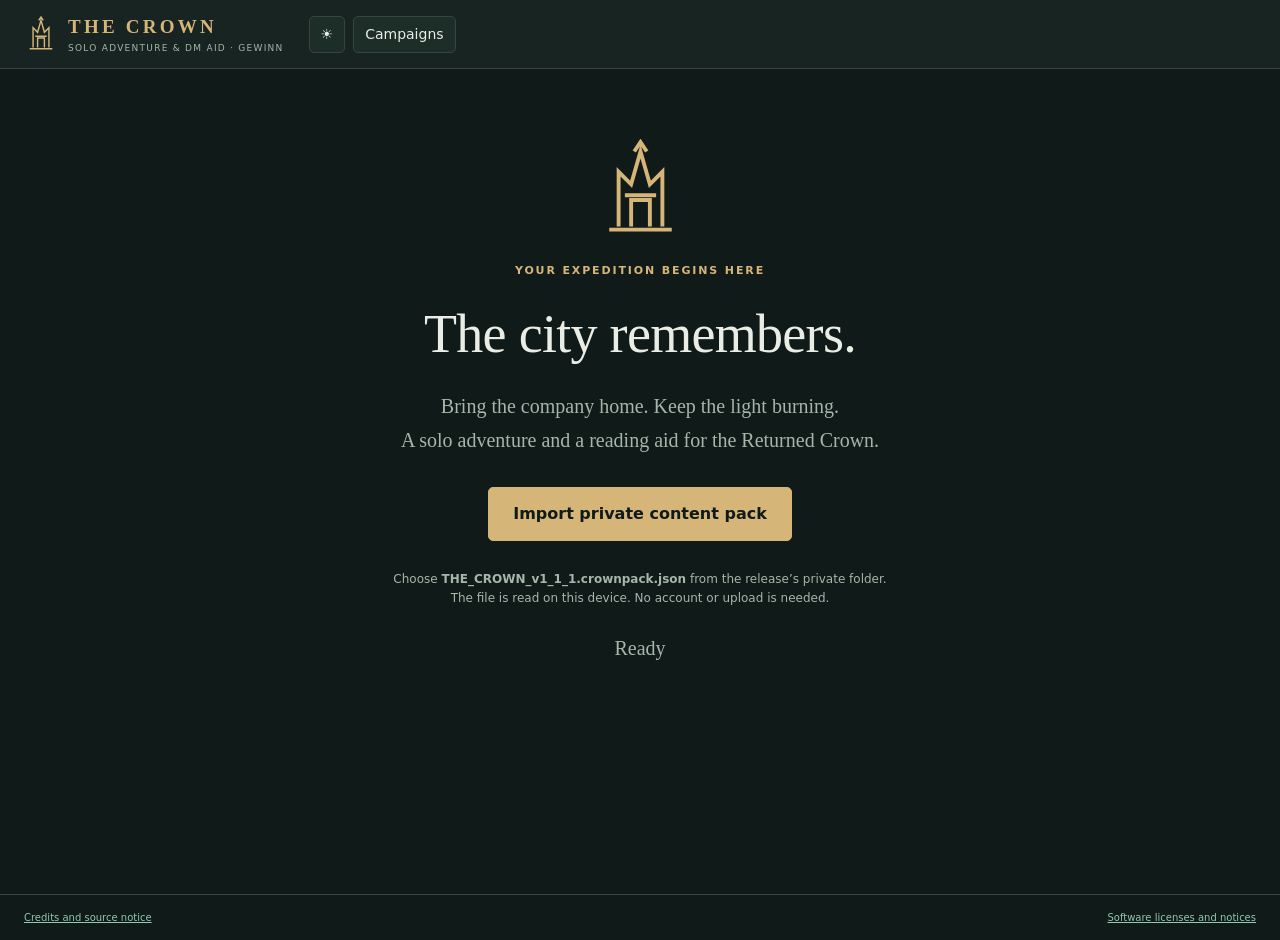
==== index.html @ b23029be "Deploy verified DM Aid shell from f52a40d" ====
<!doctype html><html lang="en"><head><meta charset="UTF-8"/><meta name="viewport" content="width=device-width,initial-scale=1.0"/><meta name="theme-color" content="#152724"/><meta name="description" content="Explore The Crown as one adventurer with GEWINN rules, local saves, and offline play."/><meta name="apple-mobile-web-app-capable" content="yes"/><meta name="apple-mobile-web-app-status-bar-style" content="black-translucent"/><meta http-equiv="Content-Security-Policy" content="default-src 'self'; script-src 'self'; style-src 'self' 'unsafe-inline'; img-src 'self' data: blob:; connect-src 'self' ws:; font-src 'self'; object-src 'none'; base-uri 'self'; form-action 'none'; frame-src 'none'"/><link rel="manifest" href="./manifest.webmanifest"/><link rel="icon" href="./icon.svg"/><link rel="apple-touch-icon" href="./apple-touch-icon.png"/><title>The Crown · Solo Adventure</title>  <script type="module" crossorigin src="./assets/index-7JLvyjjj.js"></script>
  <link rel="stylesheet" crossorigin href="./assets/index-Ddq3kus9.css">
</head><body><div id="root"></div></body></html>
---- assets/index-Ddq3kus9.css ----
.dm-aid{padding:4px 24px 32px;min-width:0}.dm-aid-top{display:flex;align-items:flex-start;justify-content:space-between;gap:20px;margin:0 0 13px}.dm-aid-top h1,.dm-aid-top h2{margin:0;font-size:29px}.dm-aid-subtitle{margin:5px 0 0;color:var(--muted);font-size:12px}.dm-aid-tools{display:flex;gap:7px;flex-wrap:wrap;justify-content:flex-end}.dm-aid-tools .btn{font-size:11px;min-height:32px;padding:5px 9px}.dm-shore-nav{display:flex;gap:5px;overflow-x:auto;padding:0 0 11px;margin-bottom:13px;border-bottom:1px solid var(--line)}.dm-shore-nav button{border:1px solid var(--line);background:var(--panel);color:var(--muted);padding:5px 8px;border-radius:4px;white-space:nowrap;font-size:11px}.dm-shore-nav button span{font-size:10px;margin-left:3px}.dm-shore-nav button.active{color:var(--text);border-color:var(--accent);background:var(--raised)}.dm-aid-grid{display:grid;grid-template-columns:minmax(0,1.65fr) minmax(365px,.95fr);gap:16px;align-items:start}.dm-key-panel,.dm-way-panel{background:var(--panel);border:1px solid var(--line);border-radius:7px;padding:16px;min-width:0}.dm-key-panel{max-height:calc(100vh - 265px);min-height:390px;overflow:auto;scrollbar-gutter:stable}.dm-way-panel{max-height:calc(100vh - 265px);min-height:390px;overflow:auto}.dm-section-head{display:flex;align-items:center;justify-content:space-between;gap:10px;margin-bottom:10px}.dm-section-head h2{margin:0;font-size:20px}.dm-location-meta{font-size:12px;color:var(--muted);border-left:3px solid var(--accent);padding:7px 10px;background:var(--raised);margin:0 0 12px}.dm-key-panel>.prose{font-size:16px;line-height:1.6}.dm-key-panel>.prose>*:first-child{margin-top:0}.dm-key-follow{border-top:1px solid var(--line);margin-top:24px;padding-top:16px}.dm-key-follow h2{font-size:19px;margin-bottom:9px}.dm-shore-key{border-top:1px solid var(--line);padding-top:8px;margin-top:18px}.dm-people,.dm-profiles{display:grid;grid-template-columns:repeat(2,minmax(0,1fr));gap:8px}.dm-person,.dm-profile,.dm-contact{background:var(--raised);border:1px solid var(--line);padding:10px;border-radius:5px;min-width:0}.dm-person small,.dm-profile small,.dm-contact small{display:block}.dm-card-heading{display:flex;justify-content:space-between;gap:8px;align-items:start}.dm-profile p{font-size:12px;margin:7px 0}.dm-outcomes{display:flex;flex-wrap:wrap;gap:4px;margin-top:8px}.dm-outcomes .btn{font-size:10px;min-height:28px;padding:3px 6px}.dm-contact{margin-bottom:8px}.dm-find{margin:0;padding:8px 0;border-bottom:1px solid var(--line)}.dm-find small{display:inline}.dm-small,.dm-empty{color:var(--muted);font-size:11px;line-height:1.5}.dm-encounter{display:grid;grid-template-columns:24px minmax(0,1fr) auto;gap:8px;align-items:start;border-bottom:1px solid var(--line);padding:7px 0}.dm-encounter>b{color:var(--accent)}.dm-encounter .prose{font-family:inherit;font-size:12px;line-height:1.45}.dm-encounter .prose p{margin:0}.dm-way{border-top:1px solid var(--line);padding:9px 0}.dm-way:first-child{border-top:0}.dm-way-main{display:grid;grid-template-columns:minmax(0,1fr) 16px minmax(0,1.1fr);gap:5px;align-items:start}.dm-way-main button{background:none;border:0;padding:0;color:var(--text);text-align:left;line-height:1.3}.dm-way-main button:hover{text-decoration:underline}.dm-way-main .dm-way-destination{color:var(--green)}.dm-way-main small{display:block;font-size:10px}.dm-way-arrow{color:var(--accent)}.dm-way-access{display:flex;gap:6px;align-items:center;flex-wrap:wrap;margin-top:5px;font-size:10px;color:var(--muted)}.dm-way-access span:first-child{text-transform:uppercase;letter-spacing:.04em;color:var(--green)}.dm-way-access .dm-access-broken-unpowered,.dm-way-access .dm-access-closed,.dm-way-access .dm-access-secret{color:var(--danger)}.dm-way-access .dm-access-directed,.dm-way-access .dm-access-conditional{color:var(--accent)}.dm-way-detail{margin-top:8px;padding:10px;background:var(--raised);border:1px solid var(--line);border-radius:5px}.dm-way-detail .prose{font-size:12px;line-height:1.5}.dm-way-detail .prose h3{font-size:15px;margin-top:0}.dm-way-detail .prose p{margin:5px 0}.dm-way-actions{display:flex;gap:5px;flex-wrap:wrap;margin-top:9px}.dm-way-actions .btn{font-size:10px;min-height:30px;padding:4px 7px}.dm-map-backdrop{position:fixed;top:0;right:0;bottom:0;left:0;background:#0008;z-index:40;display:flex;justify-content:flex-end}.dm-map-drawer{width:min(650px,95vw);height:100vh;overflow:auto;padding:18px;background:var(--panel);box-shadow:var(--shadow)}.dm-map-drawer .map-viewport{height:calc(100vh - 230px)}.dm-aid.solo-node-key{padding:0}.solo-node-key .dm-aid-top{align-items:center;margin-bottom:7px}.solo-node-key .dm-aid-top>div:first-child{display:flex;align-items:baseline;gap:8px;flex-wrap:wrap}.solo-node-key .dm-aid-top .eyebrow{display:none}.solo-node-key .dm-aid-top h2{font-size:18px}.solo-node-key .dm-aid-subtitle{margin:0}.solo-node-key .dm-shore-nav{margin-bottom:8px;padding-bottom:7px}.solo-node-key .dm-aid-grid{grid-template-columns:minmax(0,1.4fr) minmax(285px,.9fr)}.solo-node-key .dm-key-panel,.solo-node-key .dm-way-panel{min-height:0;max-height:min(62vh,560px)}@media(max-width:760px){.solo-node-key .dm-aid-grid{grid-template-columns:1fr}.solo-node-key .dm-key-panel,.solo-node-key .dm-way-panel{max-height:none}}@media(max-width:1050px){.dm-aid-grid{grid-template-columns:minmax(0,1fr) minmax(320px,.85fr)}.dm-people,.dm-profiles{grid-template-columns:1fr}}@media(max-width:760px){.dm-aid{padding:4px 14px 24px}.dm-aid-top{display:block}.dm-aid-tools{justify-content:flex-start;margin-top:10px}.dm-aid-grid{grid-template-columns:1fr}.dm-key-panel,.dm-way-panel{max-height:none;min-height:0}.dm-key-panel{overflow:visible}.dm-way-panel{order:-1}.dm-shore-nav button span{display:none}}.solo-layout{display:grid;grid-template-columns:minmax(0,1fr) minmax(260px,310px);gap:18px;max-width:1390px;margin:0 auto;padding:6px 24px 34px;align-items:start}.solo-primary{min-width:0;display:grid;gap:16px}.solo-creation{display:grid;gap:14px;background:var(--panel);border:1px solid var(--line);border-radius:7px;padding:24px}.solo-creation>p{margin:0;max-width:72ch;line-height:1.55}.solo-creation>h1{margin:0}.solo-creation .panel{margin:0}.solo-creation-steps{display:flex;gap:7px;flex-wrap:wrap}.solo-creation-steps span{padding:6px 10px;border:1px solid var(--line);border-radius:4px;font-size:11px;color:var(--muted)}.solo-creation-steps span.current{border-color:var(--accent);color:var(--text);background:var(--raised)}.solo-methods{display:flex;gap:8px;flex-wrap:wrap;margin:8px 0 18px}.solo-loadout-preview,.solo-creation-gear{display:grid;gap:5px;margin:12px 0;padding:14px;background:var(--raised);border:1px solid var(--line);border-radius:5px;font-size:13px}.solo-loadout-preview p{margin:0 0 8px;line-height:1.5}.solo-creation-gear span{line-height:1.5}.solo-secondary{display:grid;gap:14px;min-width:0}.solo-scene,.solo-choices,.solo-status,.solo-outcome,.solo-pack,.solo-interruption{background:var(--panel);border:1px solid var(--line);border-radius:7px;padding:20px}.solo-scene{background:linear-gradient(155deg,var(--panel),var(--paper))}.solo-scene-heading{display:flex;justify-content:space-between;gap:14px;align-items:start}.solo-scene-heading h1{margin-bottom:8px}.solo-scene-tools{display:flex;gap:6px;flex-wrap:wrap;justify-content:flex-end}.solo-scene-tools .btn{font-size:11px}.solo-scene-copy{font-family:Georgia,Times New Roman,serif;font-size:20px;line-height:1.65;max-width:72ch;margin:12px 0 16px}.solo-notice{margin:0 0 9px;border-top:1px solid var(--line)}.solo-notice p{font-size:13px;line-height:1.5;margin:5px 0 11px}.solo-atmosphere{font-size:12px;color:var(--muted);border-top:1px solid var(--line);padding-top:11px;margin-bottom:0}.solo-atmosphere b{color:var(--accent);margin-right:6px}.solo-inspector,.solo-discovery{border-left:3px solid var(--accent);padding:8px 14px;margin:14px 0;background:var(--raised)}.solo-choices h2,.solo-status h2,.solo-outcome h2,.solo-pack h2,.solo-interruption h2{margin-bottom:12px}.solo-choice-grid{display:grid;grid-template-columns:repeat(2,minmax(0,1fr));gap:9px}.solo-choice{display:grid;gap:6px;text-align:left;border:1px solid var(--line);border-radius:6px;background:var(--raised);color:var(--text);padding:13px;min-height:74px;white-space:normal}.solo-choice:hover:not(:disabled){border-color:var(--accent);background:var(--paper)}.solo-choice b{font-family:Georgia,serif;font-size:17px;font-weight:500}.solo-choice span{font-size:11px;color:var(--muted);line-height:1.4}.solo-choice:disabled{cursor:not-allowed;opacity:.7}.solo-quiet-actions{display:flex;gap:8px;flex-wrap:wrap;border-top:1px solid var(--line);padding-top:13px;margin-top:15px}.solo-status p{margin:6px 0;font-size:12px}.solo-outcome{border-color:var(--accent)}.solo-outcome p{font-size:12px;margin:7px 0}.solo-roll{display:grid;gap:2px;padding:8px 0;border-top:1px solid var(--line);font-size:11px}.solo-roll span{color:var(--accent);font-family:ui-monospace,Consolas,monospace;overflow-wrap:anywhere}.solo-item{padding:9px 0;border-top:1px solid var(--line)}.solo-item b,.solo-item small{display:block}.solo-item .row{margin-top:7px}.solo-item .btn{min-height:29px;padding:4px 8px;font-size:11px}.solo-create,.solo-deal{display:grid;gap:10px;max-width:620px}.solo-create label,.solo-deal label{margin:0}.solo-assign{display:grid;grid-template-columns:repeat(4,minmax(0,1fr));gap:10px;max-width:620px;margin:15px 0}.solo-custom{display:grid;gap:8px;padding:12px;border:1px solid var(--line);background:var(--raised);border-radius:5px}.solo-custom p{margin:0;font-size:12px}.solo-custom .row select{flex:1;min-width:180px}.solo-custom-item{display:flex;justify-content:space-between;gap:8px;align-items:center;border-top:1px solid var(--line);padding:5px 0;font-size:12px}.solo-interruption{background:#463629;border-color:#886647}.solo-interruption p{font-size:13px}.solo-market{background:var(--panel);border:1px solid var(--line);border-radius:7px;padding:20px}.solo-market>.row{justify-content:space-between;align-items:center}.solo-market h2{margin:0}.solo-market-body{display:grid;gap:15px;margin-top:14px}.solo-market-body p{font-size:12px;line-height:1.5;margin:4px 0}.solo-market-body details{border-top:1px solid var(--line);padding-top:10px}.solo-market-body summary{cursor:pointer}.solo-market-form{display:grid;gap:10px;max-width:620px;padding:12px 0;border-top:1px solid var(--line)}.solo-market-form label{display:grid;gap:5px;font-size:12px}.solo-market-form input,.solo-market-form select{width:100%}.solo-lights{background:var(--panel);border:1px solid var(--line);border-radius:7px;padding:20px}.solo-lights h2{margin-bottom:10px}.solo-lights p{font-size:12px}@media(min-width:971px)and (max-height:800px){.solo-primary{gap:12px}.solo-scene{padding:16px 20px}.solo-scene-copy{line-height:1.5;margin:8px 0 10px}}@media(max-width:970px){.solo-layout{grid-template-columns:1fr}.solo-secondary{grid-template-columns:repeat(2,minmax(0,1fr))}.solo-pack{grid-column:1/-1}}@media(max-width:650px){.solo-layout{padding:4px 14px 25px}.solo-creation,.solo-scene,.solo-choices,.solo-status,.solo-outcome,.solo-pack,.solo-interruption{padding:15px}.solo-scene-heading{display:block}.solo-scene-tools{justify-content:flex-start;margin:10px 0}.solo-scene-copy{font-size:18px}.solo-choice-grid,.solo-secondary{grid-template-columns:1fr}.solo-assign{grid-template-columns:repeat(2,minmax(0,1fr))}.solo-pack{grid-column:auto}}:root{font-family:Inter,ui-sans-serif,system-ui,-apple-system,BlinkMacSystemFont,Segoe UI,sans-serif;color-scheme:dark;--bg:#101a18;--panel:#172421;--raised:#1d2e29;--paper:#21352e;--text:#e9ede5;--muted:#a5b6aa;--line:#34463e;--accent:#d6b579;--green:#8fc9af;--danger:#efafa1;--shadow:0 12px 44px #0005;background:var(--bg);color:var(--text);font-size:14px;line-height:1.5}:root[data-theme=light]{color-scheme:light;--bg:#eeeae0;--panel:#faf8f2;--raised:#e9e8dd;--paper:#e1e4d8;--text:#1f332c;--muted:#55695e;--line:#ccd2c3;--accent:#745620;--green:#17684d;--danger:#9f3524;--shadow:0 12px 44px #27342215}*{box-sizing:border-box}body{margin:0}button,input,select,textarea{font:inherit}button,a,input,select,textarea,summary{outline-offset:4px}button:focus-visible,a:focus-visible,input:focus-visible,select:focus-visible,textarea:focus-visible,summary:focus-visible{outline:2px solid var(--accent)}button{cursor:pointer}button:disabled{cursor:default;opacity:.42}input,select,textarea{background:var(--bg);color:var(--text);border:1px solid var(--line);border-radius:5px;padding:9px 10px;min-height:40px;max-width:100%}input[type=checkbox]{min-height:18px;width:18px;height:18px;accent-color:var(--green);vertical-align:middle}input[type=file]{display:none}textarea{width:100%;resize:vertical}select{max-width:100%}label{display:grid;gap:6px;margin-bottom:14px;font-size:13px}label:has(input[type=checkbox]){display:flex;align-items:center;gap:9px}small{color:var(--muted);font-size:11px;line-height:1.55}p{margin:10px 0 16px}h1,h2,h3{font-family:Georgia,Times New Roman,serif;font-weight:500;line-height:1.15;margin:0 0 14px}h1{font-size:32px;letter-spacing:-.7px}h2{font-size:21px}h3{font-size:18px;margin-top:14px}a{color:var(--green)}code,pre{font-family:ui-monospace,SFMono-Regular,Consolas,monospace}code{font-size:12px;overflow-wrap:anywhere}ul{padding-left:22px}.row{display:flex;gap:8px;align-items:center;flex-wrap:wrap}.stack{display:grid;gap:18px}.btn{border:1px solid var(--line);background:var(--raised);color:var(--text);border-radius:5px;padding:7px 11px;min-height:36px;white-space:nowrap;transition:background .12s}.btn:hover:not(:disabled){background:var(--paper);border-color:var(--muted)}.btn.primary{background:var(--accent);color:var(--bg);border-color:var(--accent);font-weight:650}.btn.primary:hover:not(:disabled){filter:brightness(1.08)}.btn.link{background:none;border:0;color:var(--green);padding:4px;min-height:30px;font-size:12px}.btn.danger{color:var(--danger)}.btn.large{padding:14px 24px;font-size:16px}.badge{display:inline-block;border:1px solid var(--line);padding:3px 7px;border-radius:4px;font-size:10px;letter-spacing:.06em;text-transform:uppercase;white-space:nowrap;color:var(--muted)}.badge.risk-0{color:#89c2a4}.badge.risk-1{color:#b3c994}.badge.risk-2{color:#e0bc79}.badge.risk-3,.badge.danger{color:var(--danger);border-color:#91594c}.eyebrow{font-size:10px;font-weight:700;letter-spacing:.17em;color:var(--accent);text-transform:uppercase;margin:0 0 9px}.app-header{display:flex;gap:25px;align-items:center;padding:13px 24px;border-bottom:1px solid var(--line);background:var(--panel)}.brand{display:flex;align-items:center;gap:10px;color:var(--accent);min-width:240px}.brand svg{width:34px;height:42px}.brand strong{letter-spacing:.17em;font-family:Georgia,serif;font-size:19px}.brand small{display:block;font-size:9px;letter-spacing:.14em;color:var(--muted)}.app-header nav{display:flex;align-self:stretch;gap:6px;flex:1;align-items:center}.app-header nav button,.subnav button{border:0;background:transparent;color:var(--muted);padding:12px 13px;border-radius:4px;white-space:nowrap}.app-header nav button.active,.subnav button.active{color:var(--text);background:var(--raised);box-shadow:inset 0 -2px var(--accent)}.status-strip{display:grid;grid-template-columns:1.45fr .85fr 1.6fr 1fr 1.2fr 1fr;gap:0;padding:0 18px;background:var(--raised);border-bottom:1px solid var(--line);position:sticky;top:0;z-index:10}.status-strip>div,.status-strip>button{padding:12px;border-right:1px solid var(--line);min-width:0}.status-strip>div:last-child{border-right:0}.status-strip small{display:block;font-size:9px;letter-spacing:.08em}.status-strip b{font-size:12px;display:block;line-height:1.5}.status-strip select{padding:2px;background:transparent;border:0;min-height:20px;font-size:12px;width:100%}.status-location{color:var(--text);background:transparent;border:0;text-align:left}.workspace-tools{padding:14px 24px;display:flex;justify-content:space-between;gap:15px}.search-box{position:relative;max-width:520px;width:45%}.search-box input{width:100%;background:var(--panel)}.search-results{position:absolute;top:44px;left:0;right:0;background:var(--panel);border:1px solid var(--line);max-height:65vh;overflow:auto;z-index:30;box-shadow:var(--shadow)}.search-results button{display:block;width:100%;text-align:left;padding:9px;border:0;border-bottom:1px solid var(--line);color:var(--text);background:transparent}.search-results button:hover{background:var(--raised)}.search-results b{color:var(--accent);display:inline-block;min-width:45px}.save-status{font-size:10px;color:var(--muted)}.expedition{display:grid;grid-template-columns:minmax(360px,39%) minmax(0,1fr);gap:20px;padding:0 24px 30px}.map-column{display:grid;gap:18px;align-content:start}.map-panel{background:var(--panel);border:1px solid var(--line);border-radius:7px;overflow:hidden}.map-toolbar{padding:12px;display:grid;gap:10px}.map-toolbar select{width:100%}.map-toolbar .btn{font-size:11px}.map-viewport{height:465px;overflow:auto;background:#f8f7f3;border-top:1px solid var(--line);border-bottom:1px solid var(--line);color:#111}.map-viewport svg{width:100%;height:auto;display:block}.map-footer{padding:12px;display:flex;gap:10px;align-items:center;flex-wrap:wrap}.map-footer select{font-size:11px;min-height:30px;padding:4px}.map-footer label{font-size:11px;margin:0}.map-footer small{flex-basis:100%;font-size:10px}.key-column{min-width:0}.key-title{display:flex;justify-content:space-between;align-items:start;gap:12px;padding:7px 0 12px}.key-title h1{font-size:30px}.key-title h1 span{color:var(--accent);margin-right:6px}.light-note{border-left:3px solid var(--accent);padding:12px 15px;background:var(--raised);font-size:13px}.light-note b{color:var(--accent);font-variant:small-caps;margin-right:6px}.panel{background:var(--panel);border:1px solid var(--line);border-radius:7px;padding:17px;min-width:0}.panel-header{display:flex;align-items:center;justify-content:space-between;gap:8px;margin-bottom:14px}.panel-header h2{margin:0}.key-column>.panel{margin-top:18px}.exit-row{display:flex;justify-content:space-between;gap:12px;padding:11px 0;border-bottom:1px solid var(--line);align-items:center}.exit-row:last-child{border-bottom:0}.exit-row small,.list-card small,.compact-list small,.character-nav small,.inventory-table small{display:block}.exit-row .row{justify-content:flex-end}.exit-row .btn{font-size:11px}.text-button{background:none;border:0;padding:0;color:var(--text);text-align:left}.text-button b{color:var(--accent);margin-right:7px}.text-button:hover{text-decoration:underline}.action-grid{display:grid;grid-template-columns:repeat(2,1fr);gap:8px}.light-list{margin-top:16px;border-top:1px solid var(--line);padding-top:5px}.light-row{padding:10px 0;border-bottom:1px solid var(--line);display:grid;gap:8px}.light-row small{display:block}.light-row .btn{font-size:11px}progress{width:100%;height:4px;accent-color:var(--accent)}.list-card{padding:12px;border:1px solid var(--line);border-radius:5px;display:flex;justify-content:space-between;gap:12px;align-items:center;margin:8px 0}.list-card.vertical{display:grid;justify-content:normal;gap:7px;align-items:start}.list-card p{margin:0}.loot-list,.compact-list{display:grid;grid-template-columns:repeat(2,minmax(0,1fr));gap:10px}.compact-list>div{padding:9px;background:var(--raised);border-radius:4px}.compact-list b{font-size:12px;margin-right:5px}.source-key{background:var(--panel);border:1px solid var(--line);border-radius:7px;padding:17px;margin-top:18px}summary{cursor:pointer;color:var(--accent);font-size:13px;padding:7px 0}.prose{font-family:Georgia,Times New Roman,serif;font-size:16px;line-height:1.63;overflow-wrap:anywhere}.prose h1{font-size:32px}.prose h2{font-size:25px;margin-top:30px}.prose h3{font-size:22px;margin-top:24px}.prose h4{font-size:18px}.prose table{font-family:ui-sans-serif,system-ui,sans-serif;font-size:12px;line-height:1.5}.prose a{color:var(--green);text-underline-offset:3px}.prose strong{font-weight:650}.prose img{display:none}table{width:100%;border-collapse:collapse;margin:12px 0}th,td{text-align:left;padding:9px;border-bottom:1px solid var(--line);vertical-align:top}th{font-size:10px;text-transform:uppercase;letter-spacing:.07em;color:var(--muted)}td{font-size:12px}.pending-panel{margin:0 24px 18px;padding:13px 17px;background:#463629;border:1px solid #886647;border-radius:7px;color:#f1dfbd}.pending-panel header{display:flex;justify-content:space-between;gap:12px}.pending-panel small{color:#d8c7ae}.pending-row{display:flex;align-items:center;justify-content:space-between;gap:16px;padding:9px 0;border-top:1px solid #826447;margin-top:8px}.pending-row b{font-size:12px}.notice{padding:12px;background:var(--raised);border-left:3px solid var(--accent);font-size:12px;margin:14px 0}.error-banner{padding:12px 24px;background:#502c29;color:#ffe0d4;display:flex;justify-content:space-between;gap:18px;position:relative;z-index:100}.error{color:var(--danger)}.app-footer{display:flex;justify-content:space-between;gap:20px;border-top:1px solid var(--line);padding:15px 24px;font-size:10px;color:var(--muted)}.welcome{min-height:calc(100vh - 75px);max-width:850px;padding:70px 25px;margin:auto;display:flex;align-items:center;flex-direction:column;text-align:center;gap:14px}.welcome>svg{width:95px;height:100px;color:var(--accent);margin-bottom:10px}.welcome h1{font-size:54px;margin:0}.welcome>p:not(.eyebrow){font-family:Georgia,serif;font-size:20px;line-height:1.7;color:var(--muted)}.welcome .eyebrow{font-size:11px}.welcome small{margin-top:15px;font-size:12px}.welcome p.fine{font-family:inherit;font-size:12px}.stat-trio{display:flex;gap:44px;margin:25px 0}.stat-trio b{display:block;font-family:Georgia,serif;font-size:34px;color:var(--accent)}.stat-trio span{font-size:12px;color:var(--muted)}dialog{color:var(--text);background:var(--panel);border:1px solid var(--line);border-radius:10px;padding:0;width:min(620px,94vw);max-height:88vh;box-shadow:var(--shadow)}dialog.wide-dialog{width:min(850px,95vw)}dialog::backdrop{background:#06100db5;-webkit-backdrop-filter:blur(3px);backdrop-filter:blur(3px)}dialog>header{display:flex;align-items:center;justify-content:space-between;padding:18px 22px;border-bottom:1px solid var(--line);position:sticky;top:0;background:var(--panel);z-index:1}dialog>header h2{margin:0}.dialog-body{padding:22px;overflow:auto}.form-grid{display:grid;grid-template-columns:repeat(2,minmax(0,1fr));gap:0 16px}.form-grid .wide{grid-column:1/-1}.source-drawer{position:fixed;right:0;top:0;bottom:0;width:min(740px,95vw);z-index:200;overflow:auto;background:var(--panel);padding:25px;border-left:1px solid var(--line);box-shadow:var(--shadow)}.source-drawer>header{display:flex;align-items:center;justify-content:space-between;gap:20px;border-bottom:1px solid var(--line);padding-bottom:17px}.source-drawer h2{margin:3px 0}.source-plain{white-space:pre-wrap;font-family:Georgia,serif;line-height:1.7;font-size:15px;overflow-wrap:anywhere}.roll{padding:12px;background:var(--raised);margin:10px 0;border-radius:5px;display:grid;gap:5px}.roll span{font-size:11px;color:var(--muted)}.roll code{color:var(--accent)}.review-entry{font-size:12px;word-break:break-word}.changes{font-size:13px;padding:15px 15px 15px 32px;background:var(--raised)}.support-layout{display:grid;grid-template-columns:290px minmax(0,1fr);gap:22px;padding:8px 24px 35px}.support-sidebar,.support-main{display:grid;gap:20px;align-content:start}.character-nav{padding:12px;text-align:left;color:var(--text);background:transparent;border:1px solid var(--line);border-radius:5px}.character-nav.selected{border-color:var(--accent);background:var(--raised)}.character-stats{display:grid;grid-template-columns:repeat(8,1fr);gap:8px;background:var(--panel);padding:14px;border:1px solid var(--line);border-radius:7px}.character-stats>div{display:grid;gap:4px;text-align:center;border-right:1px solid var(--line)}.character-stats>div:last-child{border:0}.character-stats b{font-size:23px;font-family:Georgia,serif}.character-stats small{font-size:9px}.character-stats span{font-size:11px;color:var(--muted)}.inventory-table{overflow:auto}.inventory-table td{min-width:100px}.loadouts{display:flex;flex-wrap:wrap;gap:8px}.section-heading{display:flex;align-items:center;justify-content:space-between;gap:15px;margin:8px 0 20px}.section-heading h1{margin:0}.combat-layout,.world-layout,.reference-layout{padding:8px 24px 35px}.combat-grid{display:grid;grid-template-columns:minmax(320px,1.05fr) minmax(340px,1fr);gap:22px}.combat-roster{display:grid;grid-template-columns:repeat(2,minmax(0,1fr));gap:12px}.combat-person{background:var(--raised);padding:13px;border:1px solid var(--line);border-radius:5px}.combat-person header{display:flex;justify-content:space-between;gap:8px}.combat-person p{font-size:12px;margin:9px 0}.combat-person small{font-size:10px}.queue-row{display:flex;align-items:center;gap:16px;padding:13px 0;border-bottom:1px solid var(--line)}.queue-row>strong{font-size:30px;font-family:Georgia,serif;color:var(--accent);min-width:34px}.queue-row small{display:block}.queue-row span{font-size:10px;color:var(--muted)}.queue-row.resolved{opacity:.5}.two-column{display:grid;grid-template-columns:1fr 1fr;gap:22px;align-items:start}.three-column{display:grid;grid-template-columns:repeat(3,minmax(0,1fr));gap:18px;align-items:start;margin-top:20px}.subnav{display:flex;gap:4px;border-bottom:1px solid var(--line);margin-bottom:20px;overflow:auto}.journal{max-height:70vh;overflow:auto;margin-top:15px}.journal article{padding:12px 0;border-bottom:1px solid var(--line)}.journal time{font-size:10px;color:var(--muted);margin-right:10px}.journal p{font-size:12px;word-break:break-word}.player-preview{border:1px solid var(--accent);padding:22px;background:var(--raised);margin-top:20px}.reference-layout>.row{margin-bottom:18px}@media(min-width:1700px){.map-viewport{height:600px}.expedition{grid-template-columns:42% minmax(0,1fr)}}@media(max-width:1150px){.app-header{flex-wrap:wrap;gap:10px}.app-header nav{order:3;flex-basis:100%;justify-content:center}.brand{flex:1}.status-strip{grid-template-columns:repeat(3,1fr)}.expedition{grid-template-columns:38% minmax(0,1fr);padding:0 14px}.exit-row{display:block}.exit-row .row{justify-content:flex-start;margin-top:7px}.compact-list,.loot-list{grid-template-columns:1fr}.three-column{grid-template-columns:repeat(2,minmax(0,1fr))}.character-stats{grid-template-columns:repeat(4,1fr)}.support-layout{grid-template-columns:250px minmax(0,1fr)}.map-viewport{height:420px}}@media(max-width:760px){.app-header{padding:10px 14px}.app-header nav{overflow:auto;justify-content:flex-start}.app-header nav button{padding:9px;font-size:12px}.brand{min-width:180px}.brand strong{font-size:16px}.status-strip{grid-template-columns:repeat(2,1fr);padding:0 6px;position:relative}.status-strip>div,.status-strip>button{padding:8px}.status-strip b{font-size:11px}.workspace-tools{padding:12px 14px;flex-wrap:wrap}.search-box{width:100%;max-width:none}.save-status{max-width:150px}.expedition{grid-template-columns:1fr;gap:20px}.map-viewport{height:340px}.map-column{gap:14px}.key-title h1{font-size:26px}.support-layout,.combat-grid,.two-column,.three-column{grid-template-columns:1fr}.support-layout,.world-layout,.reference-layout,.combat-layout{padding:8px 14px 25px}.support-sidebar{grid-template-columns:1fr}.support-sidebar>.panel:not(:first-child){order:2}.support-main{min-width:0}.form-grid{grid-template-columns:1fr}.form-grid .wide{grid-column:auto}.combat-roster{grid-template-columns:1fr}.pending-panel{margin:0 14px 14px}.pending-row{display:block}.pending-row>.row{margin-top:8px}.app-footer{display:block;padding:14px}.app-footer span{display:block;margin:6px 0}.welcome{padding-top:45px}.welcome h1{font-size:40px}.welcome>p:not(.eyebrow){font-size:18px}.section-heading{align-items:start;flex-wrap:wrap}.btn{min-height:40px}.light-row .btn{min-height:36px}.dialog-body,.source-drawer{padding:17px}.stat-trio{gap:25px}.prose table{font-size:11px}.prose th,.prose td{padding:5px}.map-footer small{font-size:10px}}@media(prefers-reduced-motion:reduce){*{scroll-behavior:auto!important;transition:none!important}}.source-drawer{margin:0 0 0 auto;top:0;right:0;bottom:0;left:0;max-height:100vh;height:100vh;border:0;width:min(740px,94vw);max-width:94vw;padding:24px;overflow:auto}.source-drawer::backdrop{background:#0006}
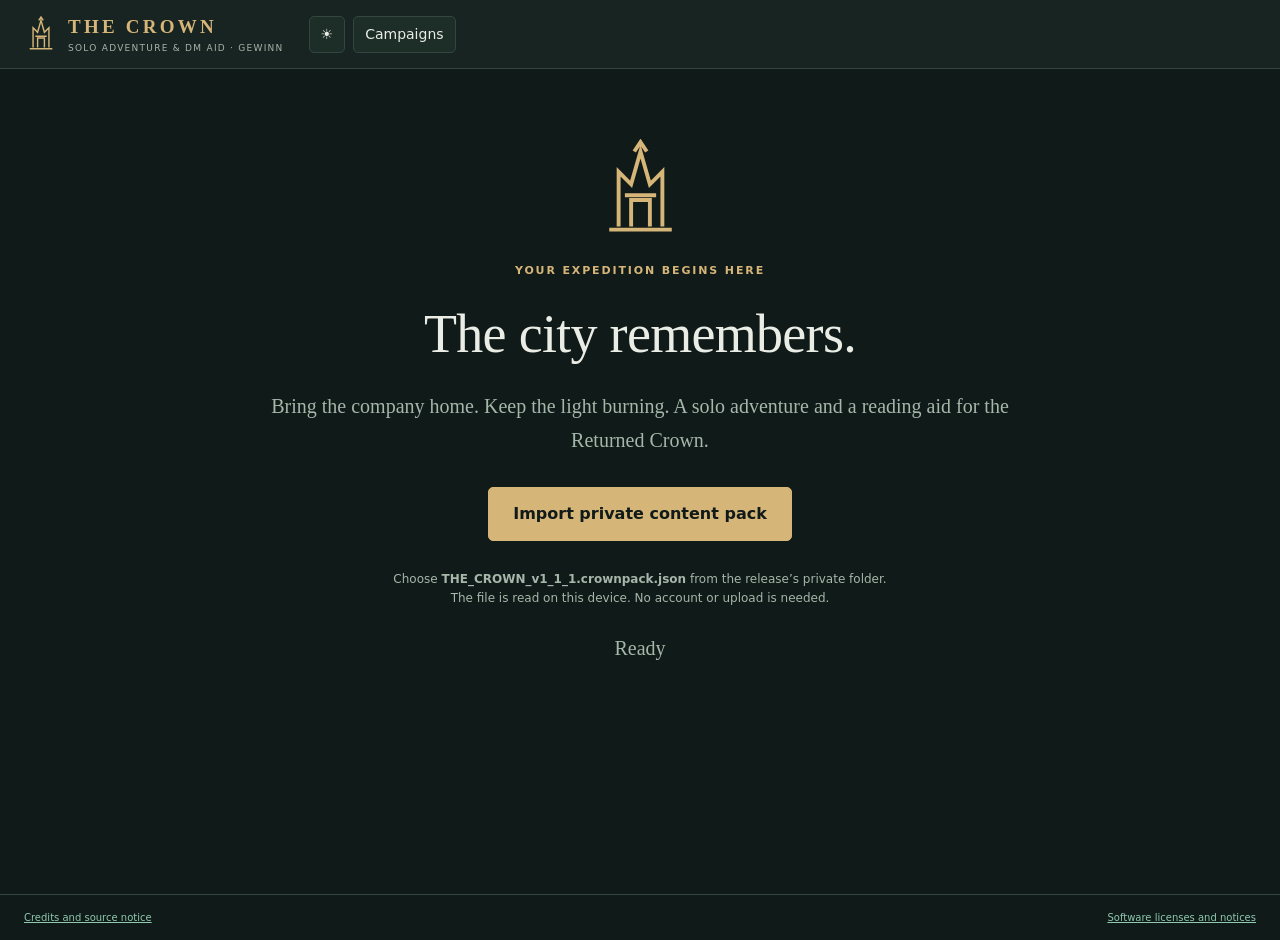
==== commit f5d530d6: "Deploy DM-first shell from b690a46" ====
--- a/index.html
+++ b/index.html
@@ -1,3 +1,3 @@
-<!doctype html><html lang="en"><head><meta charset="UTF-8"/><meta name="viewport" content="width=device-width,initial-scale=1.0"/><meta name="theme-color" content="#152724"/><meta name="description" content="Explore The Crown as one adventurer with GEWINN rules, local saves, and offline play."/><meta name="apple-mobile-web-app-capable" content="yes"/><meta name="apple-mobile-web-app-status-bar-style" content="black-translucent"/><meta http-equiv="Content-Security-Policy" content="default-src 'self'; script-src 'self'; style-src 'self' 'unsafe-inline'; img-src 'self' data: blob:; connect-src 'self' ws:; font-src 'self'; object-src 'none'; base-uri 'self'; form-action 'none'; frame-src 'none'"/><link rel="manifest" href="./manifest.webmanifest"/><link rel="icon" href="./icon.svg"/><link rel="apple-touch-icon" href="./apple-touch-icon.png"/><title>The Crown · Solo Adventure</title>  <script type="module" crossorigin src="./assets/index-7JLvyjjj.js"></script>
+<!doctype html><html lang="en"><head><meta charset="UTF-8"/><meta name="viewport" content="width=device-width,initial-scale=1.0"/><meta name="theme-color" content="#152724"/><meta name="description" content="Explore The Crown as one adventurer with GEWINN rules, local saves, and offline play."/><meta name="apple-mobile-web-app-capable" content="yes"/><meta name="apple-mobile-web-app-status-bar-style" content="black-translucent"/><meta http-equiv="Content-Security-Policy" content="default-src 'self'; script-src 'self'; style-src 'self' 'unsafe-inline'; img-src 'self' data: blob:; connect-src 'self' ws:; font-src 'self'; object-src 'none'; base-uri 'self'; form-action 'none'; frame-src 'none'"/><link rel="manifest" href="./manifest.webmanifest"/><link rel="icon" href="./icon.svg"/><link rel="apple-touch-icon" href="./apple-touch-icon.png"/><title>The Crown · Solo Adventure</title>  <script type="module" crossorigin src="./assets/index-ls5VwN01.js"></script>
   <link rel="stylesheet" crossorigin href="./assets/index-Ddq3kus9.css">
 </head><body><div id="root"></div></body></html>
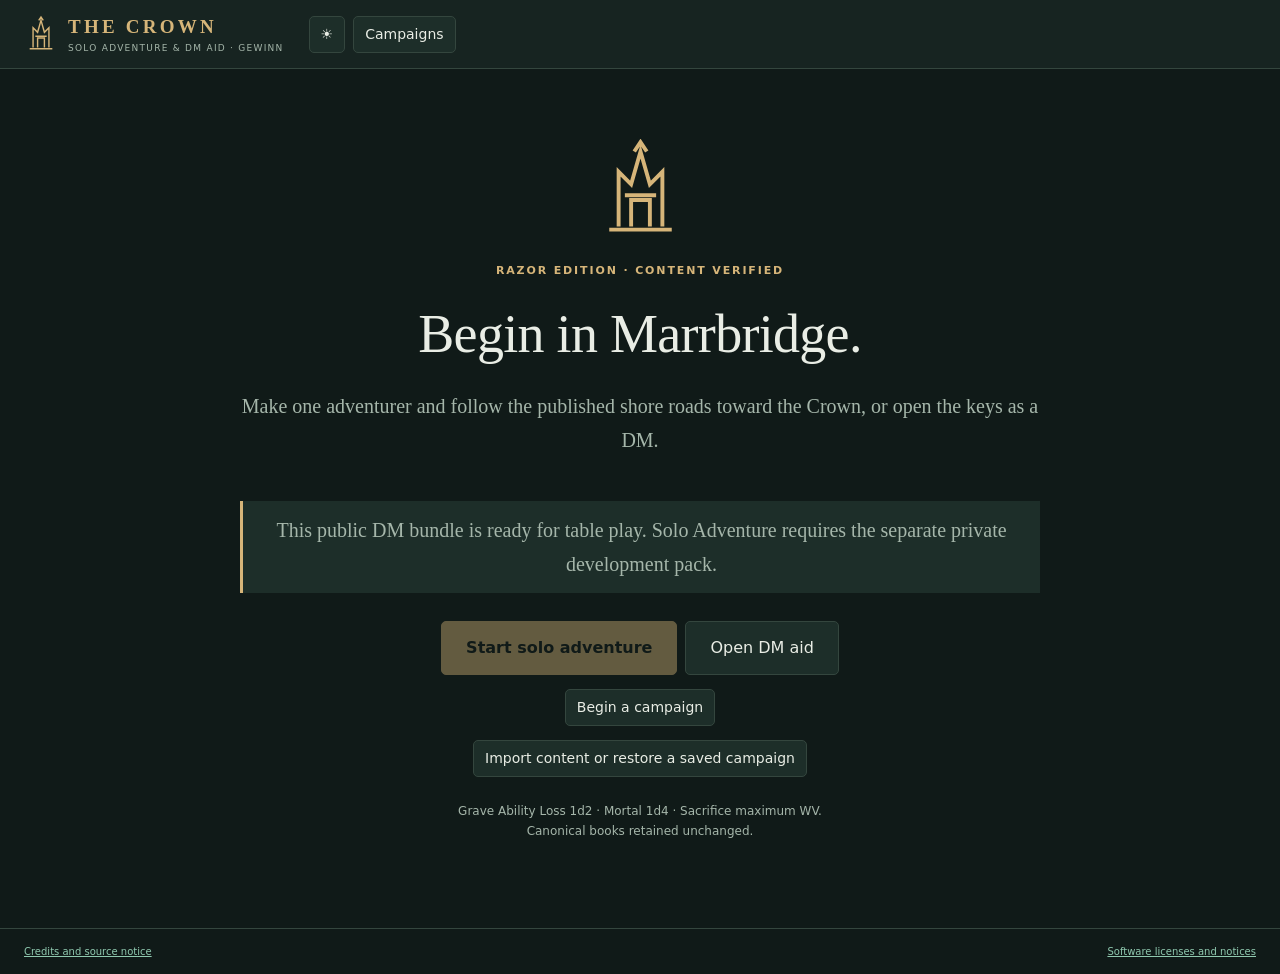
==== commit 5cf6f5ec: "Ship GEWINN-only offline Crown DM Aid with default guide" ====
--- a/index.html
+++ b/index.html
@@ -1,3 +1,3 @@
-<!doctype html><html lang="en"><head><meta charset="UTF-8"/><meta name="viewport" content="width=device-width,initial-scale=1.0"/><meta name="theme-color" content="#152724"/><meta name="description" content="Explore The Crown as one adventurer with GEWINN rules, local saves, and offline play."/><meta name="apple-mobile-web-app-capable" content="yes"/><meta name="apple-mobile-web-app-status-bar-style" content="black-translucent"/><meta http-equiv="Content-Security-Policy" content="default-src 'self'; script-src 'self'; style-src 'self' 'unsafe-inline'; img-src 'self' data: blob:; connect-src 'self' ws:; font-src 'self'; object-src 'none'; base-uri 'self'; form-action 'none'; frame-src 'none'"/><link rel="manifest" href="./manifest.webmanifest"/><link rel="icon" href="./icon.svg"/><link rel="apple-touch-icon" href="./apple-touch-icon.png"/><title>The Crown · Solo Adventure</title>  <script type="module" crossorigin src="./assets/index-ls5VwN01.js"></script>
+<!doctype html><html lang="en"><head><meta charset="UTF-8"/><meta name="viewport" content="width=device-width,initial-scale=1.0"/><meta name="theme-color" content="#152724"/><meta name="description" content="Explore The Crown as one adventurer with GEWINN rules, local saves, and offline play."/><meta name="apple-mobile-web-app-capable" content="yes"/><meta name="apple-mobile-web-app-status-bar-style" content="black-translucent"/><meta http-equiv="Content-Security-Policy" content="default-src 'self'; script-src 'self'; style-src 'self' 'unsafe-inline'; img-src 'self' data: blob:; connect-src 'self' ws:; font-src 'self'; object-src 'none'; base-uri 'self'; form-action 'none'; frame-src 'none'"/><link rel="manifest" href="./manifest.webmanifest"/><link rel="icon" href="./icon.svg"/><link rel="apple-touch-icon" href="./apple-touch-icon.png"/><title>The Crown · Solo Adventure</title>  <script type="module" crossorigin src="./assets/index-By7xWW9q.js"></script>
   <link rel="stylesheet" crossorigin href="./assets/index-Ddq3kus9.css">
 </head><body><div id="root"></div></body></html>
